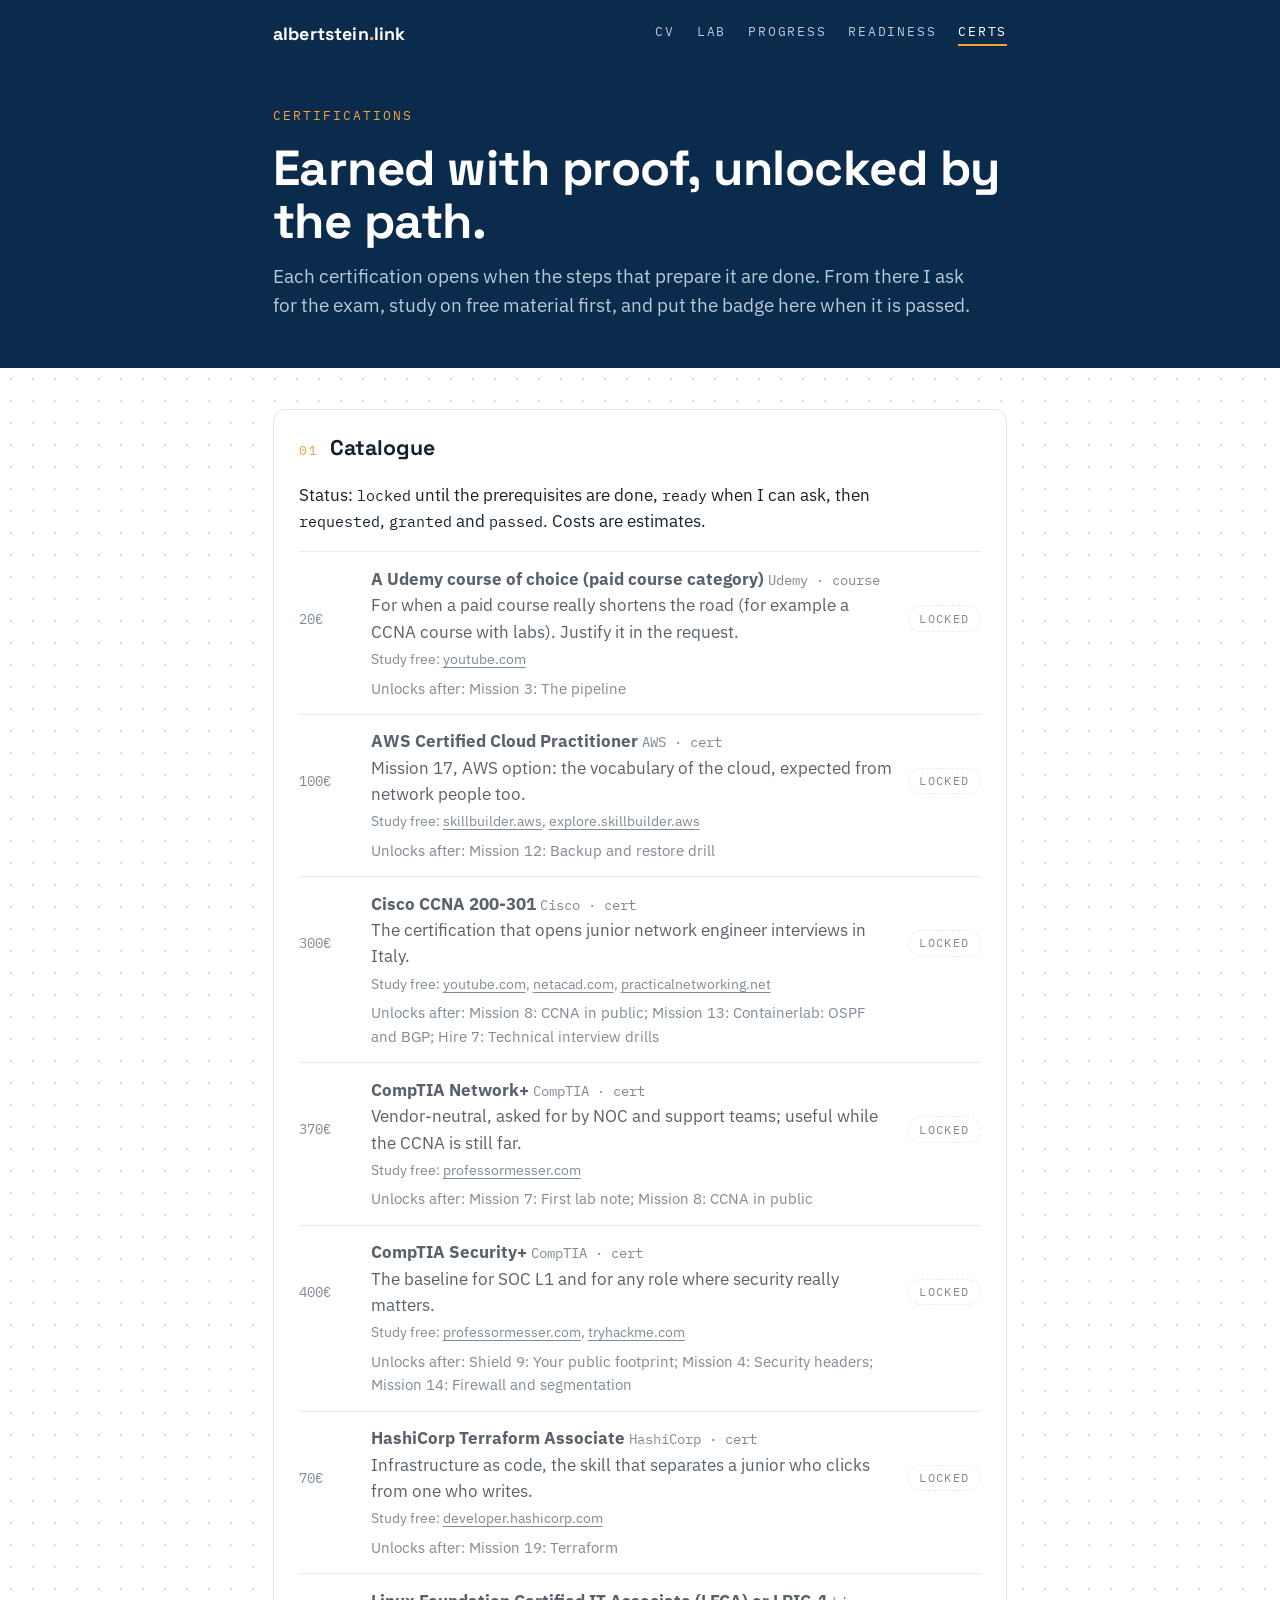
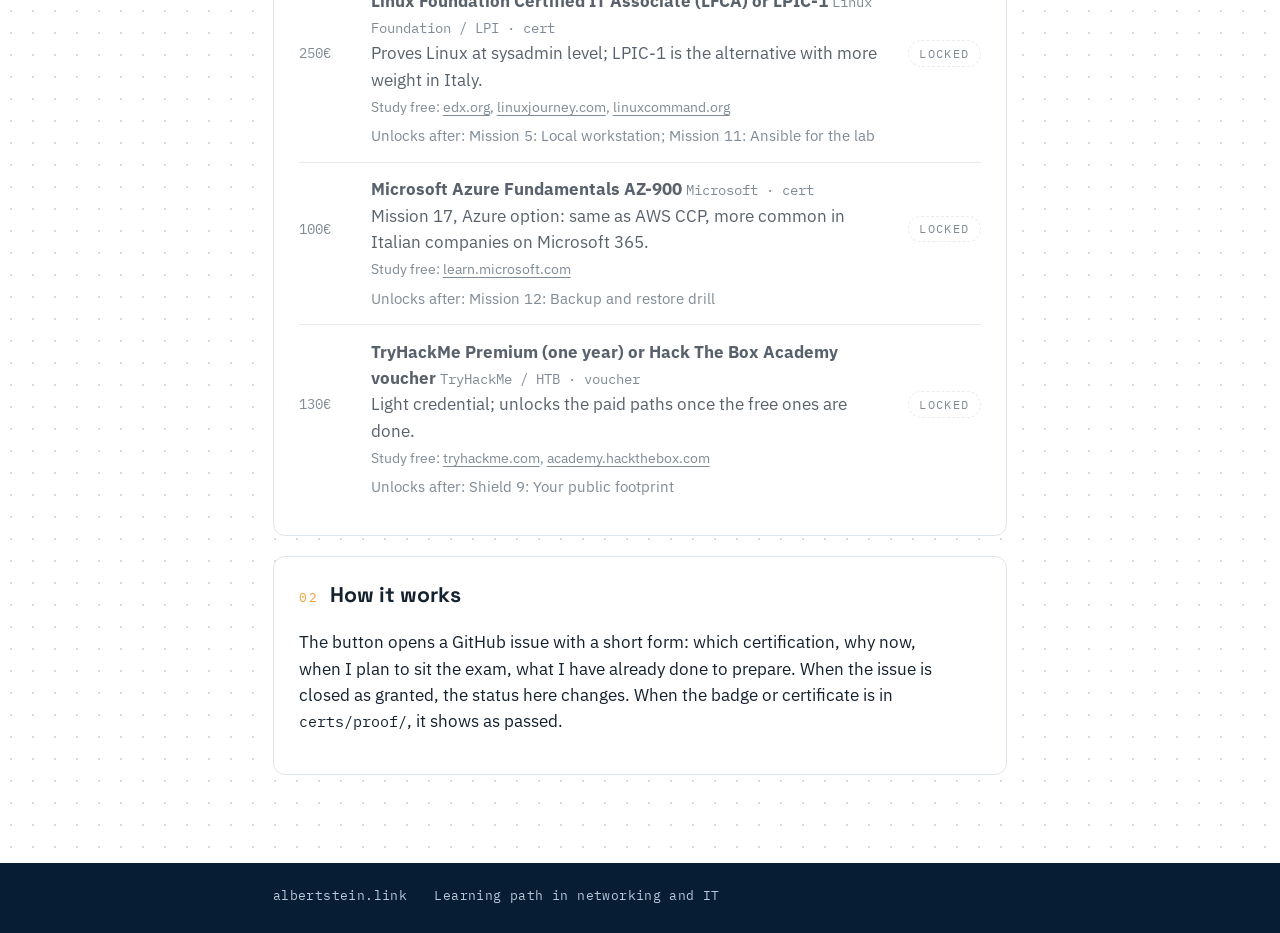
==== site/certs/index.html @ 7d094a36 "Add the certification catalogue, /certs page and request flow (block F2) data/certs.yaml lists nine " ====
<!DOCTYPE html>
<html lang="en">
<head>
  <meta charset="utf-8">
  <meta name="viewport" content="width=device-width, initial-scale=1">
  <title>Certifications | Alberto Galliani</title>
  <meta name="description" content="Certifications on my path: which ones, what they cost, what unlocks them, and where I stand.">
  <meta name="theme-color" content="#0b2b4c">
  <link rel="icon" href="data:image/svg+xml,%3Csvg%20xmlns='http://www.w3.org/2000/svg'%20viewBox='0%200%2032%2032'%3E%3Crect%20width='32'%20height='32'%20rx='6'%20fill='%230b2b4c'/%3E%3Crect%20x='9'%20y='9'%20width='14'%20height='14'%20rx='2'%20transform='rotate(45%2016%2016)'%20fill='%23f2a33a'/%3E%3C/svg%3E">
  <link rel="preconnect" href="https://fonts.googleapis.com">
  <link href="https://fonts.googleapis.com/css2?family=IBM+Plex+Mono&family=IBM+Plex+Sans:wght@400;600&family=Space+Grotesk:wght@500;700&display=swap" rel="stylesheet">
  <link rel="stylesheet" href="../style.css">
</head>
<body data-root="../">
  <div class="band">
    <header class="top">
      <div class="wrap">
        <a class="brand" href="../" data-site="domain">albertstein<span class="dot">.</span>link</a>
        <nav>
          <a href="../cv/">CV</a>
          <a href="../lab/">Lab</a>
          <a href="../progress/">Progress</a>
          <a href="../readiness/">Readiness</a>
          <a href="./" aria-current="page">Certs</a>
        </nav>
      </div>
    </header>
    <section class="hero">
      <div class="wrap">
        <p class="kicker">Certifications</p>
        <h1>Earned with proof, unlocked by the path.</h1>
        <p class="lede">Each certification opens when the steps that prepare it are done. From there I ask for the exam, study on free material first, and put the badge here when it is passed.</p>
      </div>
    </section>
  </div>

  <main>
    <div class="wrap">
      <div class="card">
        <h2><span class="num">01</span>Catalogue</h2>
        <p>Status: <span class="mono">locked</span> until the prerequisites are done, <span class="mono">ready</span> when I can ask, then <span class="mono">requested</span>, <span class="mono">granted</span> and <span class="mono">passed</span>. Costs are estimates.</p>
        <ol class="missions" data-certs><li class="empty-state">Loading the catalogue</li></ol>
      </div>
      <div class="card">
        <h2><span class="num">02</span>How it works</h2>
        <p>The button opens a GitHub issue with a short form: which certification, why now, when I plan to sit the exam, what I have already done to prepare. When the issue is closed as granted, the status here changes. When the badge or certificate is in <span class="mono">certs/proof/</span>, it shows as passed.</p>
      </div>
    </div>
  </main>

  <footer class="bottom">
    <div class="wrap">
      <span data-site="footer.left">albertstein.link</span>
      <span data-site="footer.right">Learning path in networking and IT</span>
    </div>
  </footer>

  <script src="../app.js"></script>
</body>
</html>
---- site/style.css ----
/* albertstein.link
   Navy and orange from the paper CV. Dot grid like a lab notebook.
   The accent is reserved for progress and section numbers.
   Every token in :root can be overridden from data/site.json (see THEME.md). */

:root {
  --navy: #0b2b4c;
  --navy-deep: #071d34;
  --ink: #14212e;
  --ink-soft: #4b5b6b;
  --paper: #ffffff;
  --line: #dfe5ec;
  --dot: #d3dbe4;
  --accent: #f2a33a;
  --sky: #b9c9da;
  --measure: 64ch;
  --font-heading: "Space Grotesk", "IBM Plex Sans", sans-serif;
  --font-body: "IBM Plex Sans", system-ui, sans-serif;
  --font-mono: "IBM Plex Mono", ui-monospace, monospace;
}

* { box-sizing: border-box; }
[hidden] { display: none !important; }
html { font-size: 17px; scroll-behavior: smooth; }
body {
  margin: 0;
  font-family: var(--font-body);
  color: var(--ink);
  background: var(--paper);
  line-height: 1.55;
}
a { color: inherit; text-decoration-thickness: 1px; text-underline-offset: 3px; }
a:hover { text-decoration-thickness: 2px; }
a:focus-visible { outline: 3px solid var(--accent); outline-offset: 3px; }
code, .mono { font-family: var(--font-mono); font-size: 0.9em; }
.wrap { max-width: 46rem; margin: 0 auto; padding: 0 1.4rem; }

/* ---------- band: header + hero share the navy ---------- */
.band { background: var(--navy); color: #fff; }
.band a { color: #fff; }
header.top .wrap {
  display: flex; align-items: center; justify-content: space-between; gap: 1rem;
  padding-top: 1.2rem; padding-bottom: 1.2rem;
}
.brand { font-family: var(--font-heading); font-weight: 700; font-size: 1.05rem; letter-spacing: 0.01em; text-decoration: none; }
.brand .dot { color: var(--accent); }
header.top nav { display: flex; gap: 1.3rem; }
header.top nav a {
  font-family: var(--font-mono); font-size: 0.74rem; letter-spacing: 0.14em; text-transform: uppercase;
  color: var(--sky); text-decoration: none; padding-bottom: 3px; border-bottom: 2px solid transparent;
}
header.top nav a:hover { color: #fff; }
header.top nav a[aria-current="page"] { color: #fff; border-bottom-color: var(--accent); }

.hero .wrap { padding-top: 2.2rem; padding-bottom: 2.8rem; }
.kicker { font-family: var(--font-mono); font-size: 0.74rem; letter-spacing: 0.16em; text-transform: uppercase; color: var(--accent); margin: 0 0 0.9rem; }
.hero h1 {
  font-family: var(--font-heading); font-weight: 700;
  font-size: clamp(1.9rem, 4.6vw, 2.9rem); line-height: 1.08; letter-spacing: -0.01em;
  margin: 0 0 0.9rem; max-width: 24ch;
}
.hero .lede { font-size: 1.1rem; color: var(--sky); margin: 0; max-width: var(--measure); }

/* progress lives in the band */
.level { margin: 1.9rem 0 0.5rem; font-family: var(--font-mono); letter-spacing: 0.14em; text-transform: uppercase; font-size: 0.74rem; color: var(--accent); }
.progress { margin: 0 0 0.5rem; display: flex; gap: 14px 18px; align-items: center; flex-wrap: wrap; }
.tier-cells { display: inline-flex; gap: 5px; align-items: center; }
.progress .cell { width: 1.7rem; height: 0.8rem; border: 1.5px solid rgba(255,255,255,0.55); border-radius: 2px; background: transparent; }
.progress .cell.boss { width: 0.95rem; height: 0.95rem; transform: rotate(45deg); margin: 0 0.35rem; }
.progress .cell.done { background: var(--accent); border-color: var(--accent); }
.progress-label { color: var(--sky); margin: 0; font-size: 0.95rem; }
.hero .cta { display: inline-block; margin-top: 1rem; font-family: var(--font-mono); font-size: 0.8rem; letter-spacing: 0.08em; text-transform: uppercase; }
.hero .cta::after { content: " \2192"; }

/* ---------- main: paper with a dot grid ---------- */
main {
  padding: 2.4rem 0 4rem;
  background-image: radial-gradient(var(--dot) 1px, transparent 1.2px);
  background-size: 22px 22px;
}
main p, main li, main dd { max-width: var(--measure); }
h2 {
  font-family: var(--font-heading); font-weight: 700; font-size: 1.25rem;
  margin: 2.4rem 0 0.7rem; display: flex; align-items: baseline; gap: 0.7rem;
}
h2 .num { font-family: var(--font-mono); font-weight: 400; font-size: 0.78rem; color: var(--accent); letter-spacing: 0.1em; }
h2:first-child, .wrap > h2:first-child { margin-top: 0; }
h3 { font-size: 1rem; font-weight: 600; margin: 1.3rem 0 0.3rem; }
.card {
  background: var(--paper); border: 1px solid var(--line); border-radius: 12px;
  padding: 1.3rem 1.5rem; margin: 0 0 1.2rem;
}
.card > h2 { margin-top: 0; }
.empty-state { color: var(--ink-soft); }
.section-intro { margin: 2.2rem 0 0.2rem; }
.section-intro h2 { margin: 0 0 0.3rem; }
.section-intro p { color: var(--ink-soft); margin: 0; }

/* ---------- campaign ---------- */
.tier { background: var(--paper); border: 1px solid var(--line); border-radius: 12px; padding: 1.2rem 1.5rem 0.6rem; margin: 1.3rem 0 0; }
.tier.cleared { border-color: var(--accent); box-shadow: inset 5px 0 0 var(--accent); }
.tier h2 { margin: 0 0 0.15rem; }
.tier.cleared h2::after { content: "\2726"; color: var(--accent); font-size: 0.9rem; }
.tier-line { margin: 0 0 0.8rem; color: var(--ink-soft); }
.track-progress { margin: 0 0 0.9rem; gap: 5px; }
.track-progress .cell { border-color: var(--navy); width: 1.5rem; }
ol.missions { padding-left: 0; list-style: none; margin: 0; }
ol.missions li {
  display: grid; grid-template-columns: 2.6rem 1fr auto; gap: 0.3rem 0.8rem; align-items: center;
  padding: 0.8rem 0; border-top: 1px solid var(--line); max-width: none;
}
ol.missions .n { font-family: var(--font-mono); color: var(--ink-soft); font-size: 0.85rem; }
ol.missions .skill { grid-column: 2; color: var(--ink-soft); font-size: 0.9rem; }
ol.missions .status {
  font-family: var(--font-mono); font-size: 0.68rem; letter-spacing: 0.12em; text-transform: uppercase;
  padding: 0.2rem 0.6rem; border-radius: 999px; border: 1px solid var(--line); color: var(--ink-soft); white-space: nowrap;
}
ol.missions li.done .status { background: var(--accent); border-color: var(--accent); color: var(--navy); font-weight: 600; }
ol.missions li.open .status { border-color: var(--navy); color: var(--navy); }
ol.missions li.locked { opacity: 0.55; }
ol.missions li.locked .status { border-style: dashed; }
ol.missions li.boss .n { color: var(--accent); }
ol.missions li.boss > span:nth-child(2) { font-weight: 600; font-family: var(--font-heading); }

/* ---------- cv ---------- */
.cv-hero .wrap { display: grid; grid-template-columns: 8rem 1fr; gap: 1.6rem; align-items: center; }
.cv-hero img { width: 8rem; height: 9.2rem; object-fit: cover; border-radius: 16px; border: 3px solid var(--accent); display: block; }
.cv-hero .wrap:has(> img[hidden]) { grid-template-columns: 1fr; }
.cv-hero h1 { font-size: clamp(1.7rem, 4vw, 2.4rem); margin-bottom: 0.4rem; }
.cv-hero .contact { color: var(--sky); margin: 0.15rem 0; font-size: 0.98rem; }
.cv-hero .contact a { text-decoration-color: var(--accent); }
dl.skills { display: grid; grid-template-columns: 11rem 1fr; gap: 0.45rem 1rem; margin: 0; }
dl.skills dt { font-family: var(--font-mono); font-size: 0.78rem; letter-spacing: 0.08em; text-transform: uppercase; color: var(--navy); padding-top: 0.15rem; }
dl.skills dd { margin: 0; }
.edu p { margin: 0; }
.edu .item + .item { margin-top: 0.9rem; }
.edu .where { font-weight: 600; }
.edu .when { color: var(--ink-soft); font-family: var(--font-mono); font-size: 0.85rem; }
.earned { padding-left: 0; list-style: none; }
.earned li { padding: 0.5rem 0 0.5rem 1rem; border-left: 3px solid var(--accent); margin: 0.35rem 0; }
.earned li.track-mind { border-left-color: var(--ink); }
.earned li.track-voice { border-left-color: var(--sky); }
.earned li.track-hire { border-left-color: var(--ink-soft); }
.earned li.badge { border-left-color: var(--navy); }
.earned li.badge::before { content: "\2726 "; color: var(--accent); }
.earned .empty { border-left-color: var(--line); color: var(--ink-soft); }
.print-link { font-family: var(--font-mono); font-size: 0.8rem; }

/* ---------- lab ---------- */
.notes { padding-left: 0; list-style: none; }
.notes li { display: flex; gap: 1rem; align-items: baseline; padding: 0.75rem 0; border-top: 1px solid var(--line); max-width: none; }
.notes li:last-child { border-bottom: 1px solid var(--line); }
.notes .date { color: var(--ink-soft); font-size: 0.85rem; flex: 0 0 auto; }
.note-meta { font-family: var(--font-mono); font-size: 0.8rem; color: var(--sky); margin: 0 0 0.6rem; }
pre { background: var(--navy-deep); color: #e6edf3; padding: 1rem 1.2rem; border-radius: 10px; overflow-x: auto; font-size: 0.85rem; line-height: 1.5; }
main img { max-width: 100%; height: auto; border-radius: 10px; border: 1px solid var(--line); }

/* ---------- certs ---------- */
.button { display: inline-block; font-family: var(--font-mono); font-size: 0.74rem; letter-spacing: 0.1em; text-transform: uppercase; background: var(--navy); color: #fff; padding: 0.5rem 0.9rem; border-radius: 8px; text-decoration: none; white-space: nowrap; }
.button:hover { background: var(--navy-deep); }
ol.missions li.cert { grid-template-columns: 3.4rem 1fr auto; }
ol.missions li.cert .cert-action { grid-column: 2 / 4; justify-self: start; margin-top: 0.2rem; }
ol.missions li.cert .cert-action:empty { display: none; }
ol.missions li.cert .cert-vendor, ol.missions li.cert .cert-study { color: var(--ink-soft); font-size: 0.85rem; }
ol.missions li.cert.ready .status { background: var(--accent); border-color: var(--accent); color: var(--navy); font-weight: 600; }
ol.missions li.cert.passed .status { background: var(--navy); border-color: var(--navy); color: #fff; }
ol.missions li.cert.granted .status, ol.missions li.cert.requested .status { border-color: var(--navy); color: var(--navy); }
ol.missions li.cert.locked { opacity: 0.7; }

/* ---------- readiness (generated page) ---------- */
.radar-row { display: grid; grid-template-columns: minmax(0, 360px) 1fr; gap: 1.2rem; align-items: center; margin: 0.4rem 0 0.6rem; }
.radar-row .radar { max-width: 100%; height: auto; }
.readiness-score { font-family: var(--font-heading); font-weight: 700; font-size: 2.4rem; line-height: 1; margin: 0 0 0.6rem; color: var(--navy); }
.readiness-score .of { font-size: 1rem; color: var(--ink-soft); font-weight: 400; margin-left: 0.2rem; }
.readiness-role h3 { margin-top: 0.8rem; }
.skills-table { width: 100%; border-collapse: collapse; font-size: 0.92rem; }
.skills-table th { text-align: left; font-family: var(--font-mono); font-weight: 400; font-size: 0.72rem; letter-spacing: 0.12em; text-transform: uppercase; color: var(--ink-soft); padding: 0.5rem 0.4rem; border-bottom: 1px solid var(--line); }
.skills-table tr.family th { color: var(--accent); padding-top: 1rem; border-bottom: none; }
.skills-table td { padding: 0.45rem 0.4rem; border-top: 1px solid var(--line); vertical-align: middle; }
.skills-table .skill-bar { display: inline-flex; gap: 3px; vertical-align: middle; margin-right: 0.4rem; }
.skills-table .skill-bar .cell { width: 0.9rem; height: 0.6rem; border: 1.5px solid var(--navy); border-radius: 2px; }
.skills-table .skill-bar .cell.done { background: var(--accent); border-color: var(--accent); }
.skills-table .status { font-family: var(--font-mono); font-size: 0.66rem; letter-spacing: 0.1em; text-transform: uppercase; padding: 0.15rem 0.5rem; border-radius: 999px; border: 1px solid var(--line); color: var(--ink-soft); white-space: nowrap; }
.skills-table .status.done { background: var(--accent); border-color: var(--accent); color: var(--navy); font-weight: 600; }
.skills-table .status.open { border-color: var(--navy); color: var(--navy); }
.skills-table .status.locked { border-style: dashed; }

/* ---------- footer ---------- */
footer.bottom { background: var(--navy-deep); color: var(--sky); font-family: var(--font-mono); font-size: 0.78rem; letter-spacing: 0.03em; }
footer.bottom .wrap { padding-top: 1.3rem; padding-bottom: 1.6rem; display: flex; flex-wrap: wrap; gap: 0.4rem 1.6rem; }
footer.bottom a { color: #fff; text-decoration-color: var(--accent); }

@media (max-width: 40rem) {
  html { font-size: 16px; }
  .wrap { padding: 0 1.1rem; }
  header.top .wrap { flex-wrap: wrap; row-gap: 0.4rem; }
  header.top nav { gap: 0.7rem 0.9rem; flex-wrap: wrap; }
  .progress .cell { width: 1.3rem; }
  .cv-hero .wrap { grid-template-columns: 6rem 1fr; gap: 1rem; }
  .cv-hero img { width: 6rem; height: 7rem; }
  dl.skills { grid-template-columns: 1fr; gap: 0.15rem 0; }
  dl.skills dd { margin-bottom: 0.7rem; }
  ol.missions li { grid-template-columns: 2.2rem 1fr; }
  ol.missions .status { grid-column: 2; justify-self: start; }
  .tier { padding: 1rem 1.1rem 0.4rem; }
  .radar-row { grid-template-columns: 1fr; }
  .skills-table td:nth-child(3), .skills-table th:nth-child(3) { display: none; }
}
@media (prefers-reduced-motion: no-preference) { .progress .cell { transition: background-color 300ms ease; } }
@media print {
  /* the CV keeps its header (name, contact, photo) in black on white; menus and footer go */
  header.top, footer.bottom, .print-link, .level, .progress, .progress-label, .cta { display: none; }
  .band { background: none; color: var(--ink); }
  .band a { color: inherit; }
  .hero .wrap { padding-top: 0; padding-bottom: 1.2rem; }
  .hero .lede, .cv-hero .contact { color: var(--ink-soft); }
  main { padding: 0; background: none; }
  .card, .tier { break-inside: avoid; }
}
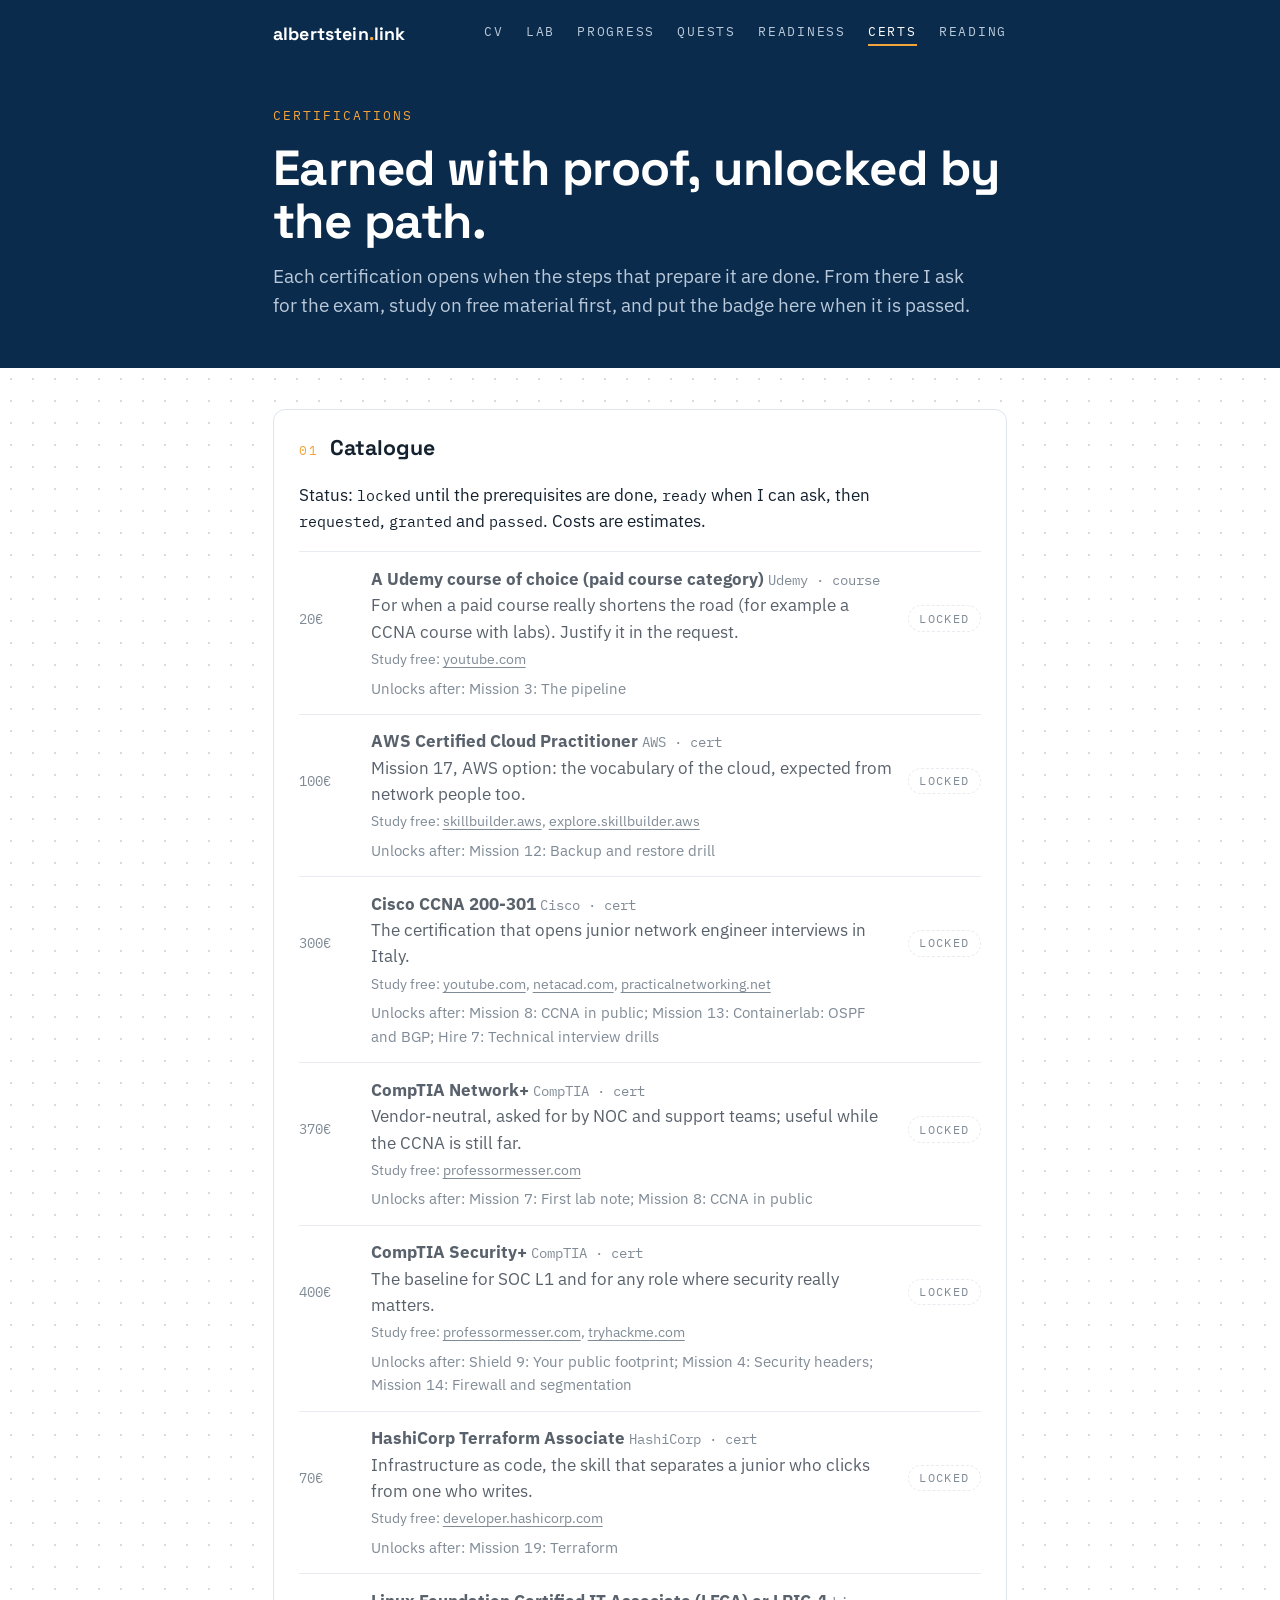
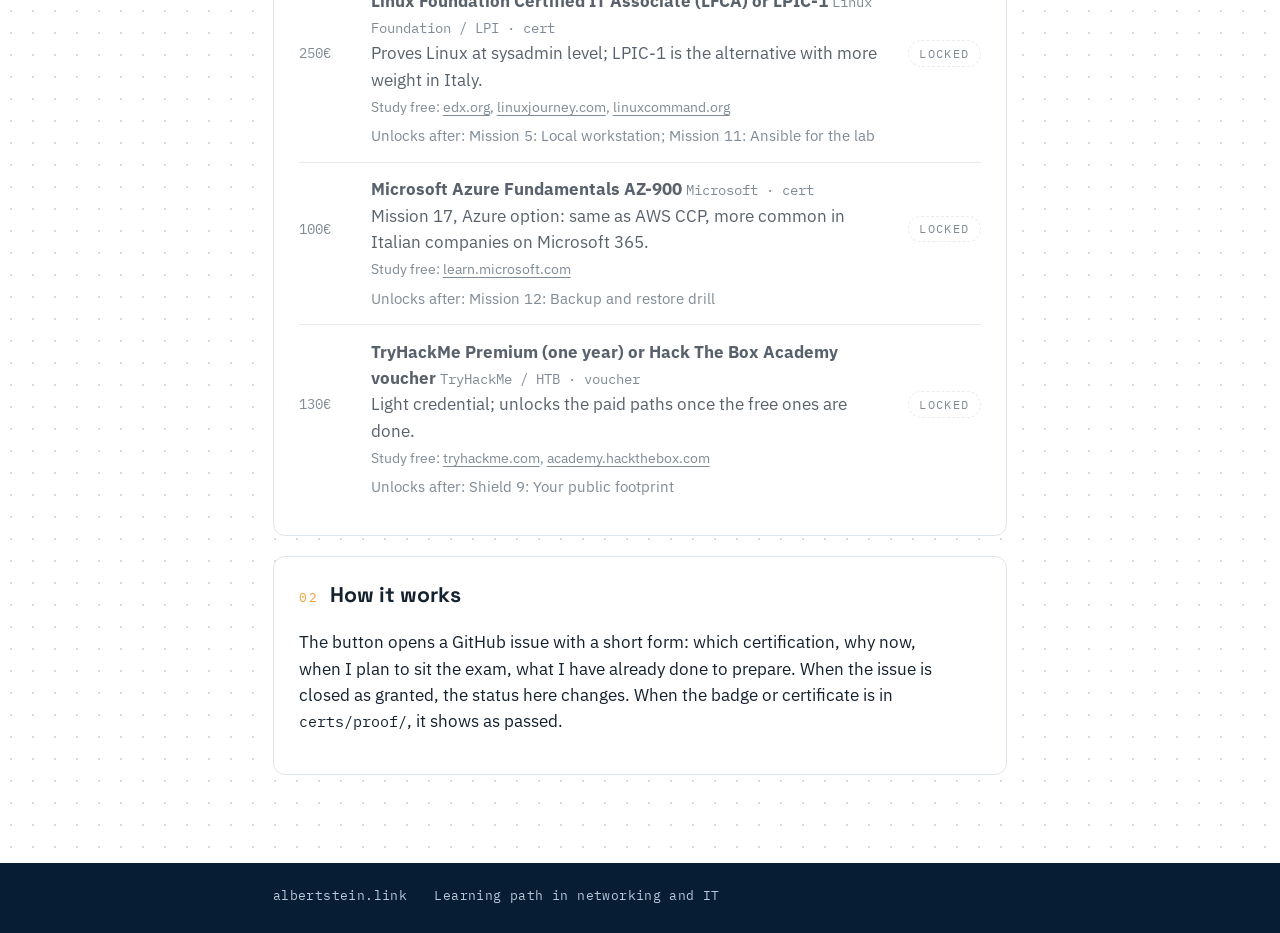
==== commit f5f4b9bf: "Add quests by passion, loot, weekly puzzle, reading log and codex (block G) missioni/QUESTS.md repla" ====
--- a/site/certs/index.html
+++ b/site/certs/index.html
@@ -20,6 +20,7 @@
           <a href="../cv/">CV</a>
           <a href="../lab/">Lab</a>
           <a href="../progress/">Progress</a>
+          <a href="../quests/">Quests</a>
           <a href="../readiness/">Readiness</a>
           <a href="./" aria-current="page">Certs</a>
         </nav>
--- a/site/style.css
+++ b/site/style.css
@@ -167,6 +167,20 @@
 ol.missions li.cert.granted .status, ol.missions li.cert.requested .status { border-color: var(--navy); color: var(--navy); }
 ol.missions li.cert.locked { opacity: 0.7; }
 
+/* ---------- quests, puzzle, reading, codex ---------- */
+ol.missions .loot { grid-column: 2; }
+ol.missions li.boss.done .loot { color: var(--navy); font-weight: 600; }
+.tier.quests h2 { text-transform: none; }
+.puzzle details { margin-top: 0.6rem; }
+.puzzle summary { cursor: pointer; color: var(--navy); font-size: 0.8rem; letter-spacing: 0.1em; text-transform: uppercase; }
+.books { padding-left: 0; list-style: none; }
+.books li { padding: 0.75rem 0; border-top: 1px solid var(--line); max-width: none; }
+.books li:last-child { border-bottom: 1px solid var(--line); }
+.books .author { color: var(--ink-soft); }
+.books .free { font-family: var(--font-mono); font-size: 0.68rem; letter-spacing: 0.1em; text-transform: uppercase; color: var(--navy); border: 1px solid var(--navy); border-radius: 999px; padding: 0.1rem 0.5rem; margin-left: 0.4rem; }
+dl.codex dt { font-family: var(--font-heading); font-weight: 700; margin-top: 1rem; }
+dl.codex dd { margin: 0.2rem 0 0; }
+
 /* ---------- readiness (generated page) ---------- */
 .radar-row { display: grid; grid-template-columns: minmax(0, 360px) 1fr; gap: 1.2rem; align-items: center; margin: 0.4rem 0 0.6rem; }
 .radar-row .radar { max-width: 100%; height: auto; }
